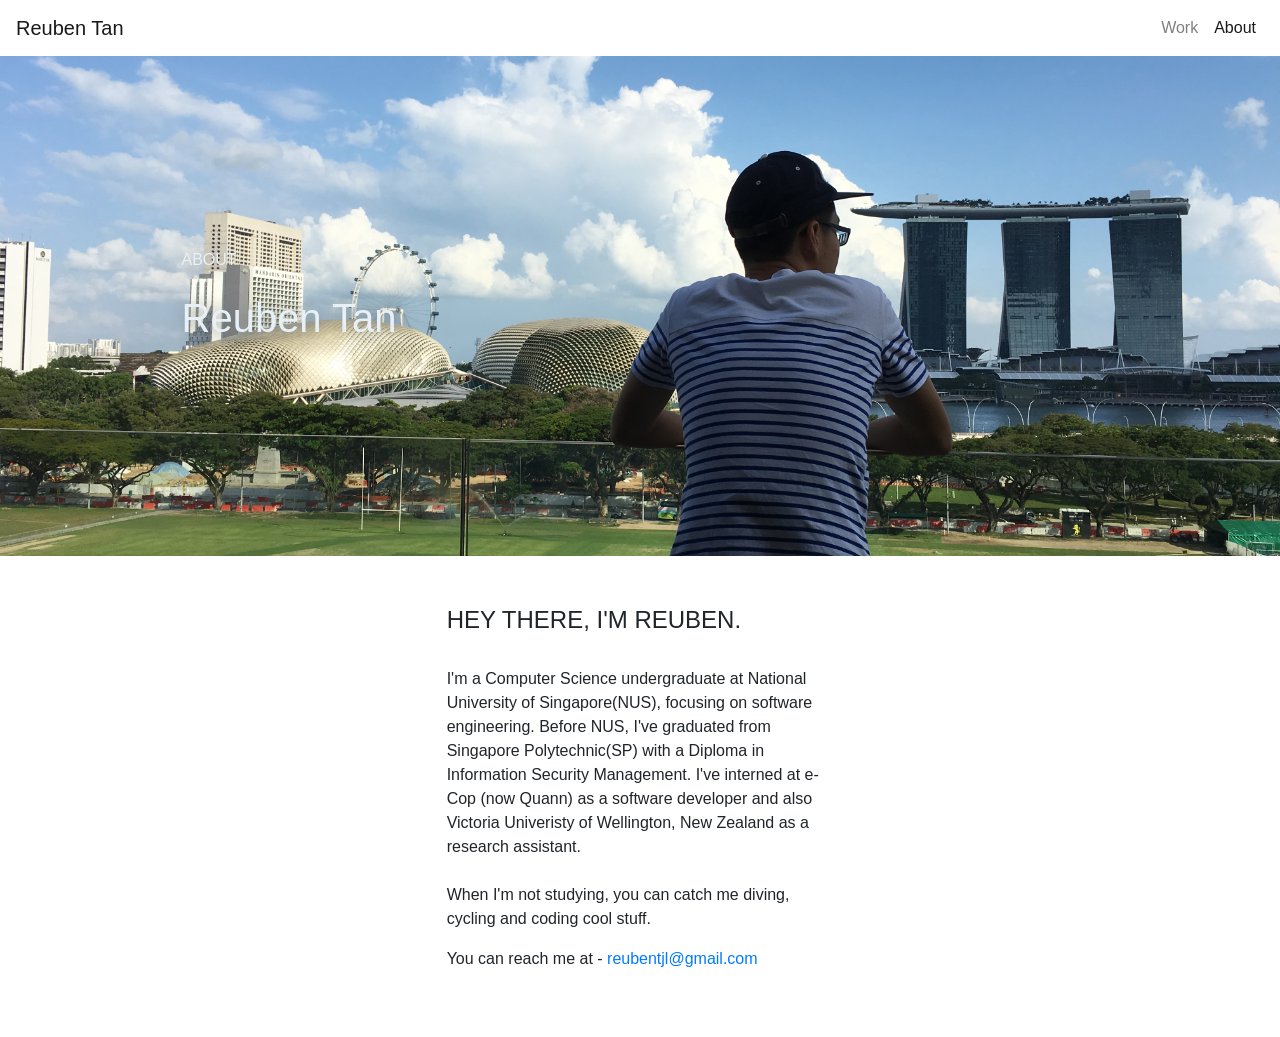
==== about.html @ 9882ff63 "Add about and update navbar links" ====
<!doctype html>
<html lang="en">
<head>
    <!-- Required meta tags -->
    <meta charset="utf-8">
    <meta name="viewport" content="width=device-width, initial-scale=1, shrink-to-fit=no">

    <!-- Bootstrap CSS -->
    <link rel="stylesheet" href="https://stackpath.bootstrapcdn.com/bootstrap/4.1.3/css/bootstrap.min.css" integrity="sha384-MCw98/SFnGE8fJT3GXwEOngsV7Zt27NXFoaoApmYm81iuXoPkFOJwJ8ERdknLPMO" crossorigin="anonymous">
    
    <!-- Custom Style -->
    <link rel="stylesheet" type="text/css"  href="style/style.css">

    <title>About - Reuben Tan's Portfolio</title>
</head>
    
<body>
    <!-- Nav bar section -->
    <nav class="navbar navbar-expand-sm navbar-light static-top">
        <a class="navbar-brand" href="#">Reuben Tan</a>
        <button class="navbar-toggler" type="button" data-toggle="collapse" data-target="#navbarResponsive" aria-controls="navbarResponsive" aria-expanded="false" aria-label="Toggle navigation">
            <span class="navbar-toggler-icon"></span>
        </button>
        
        <div class="collapse navbar-collapse" id="navbarResponsive">
            <ul class="navbar-nav ml-auto">
            <li class="nav-item">
                <a class="nav-link" href="index.html">Work</a>
            </li>
            <li class="nav-item active">
                <a class="nav-link" href="#">About
                    <span class="sr-only">(current)</span>
                </a>
            </li>
            </ul>
        </div>
    </nav>
    
    <!-- About Intro Section -->
    <div class="row">
        <div id="aboutIntro" class="col-12 d-flex align-items-center justify-content-center">
            <img src="images/about.jpeg" alt="Reuben Tan">
            <div class="aboutIntro-textbox col-12">
                <span>
                    <p>ABOUT</p>
                    <p class="aboutIntro-name">Reuben Tan</p>
                </span>
            </div>
        </div>
    </div>
    
    <!-- About Description Section -->
    <div class="row">
        <div id="aboutDescription" class="col-lg-4 col-md-6 col-xs-12 offset-lg-4 offset-md-3">
            <h4>HEY THERE, I'M REUBEN.</h4><br/>
            <p>I'm a Computer Science undergraduate at National University of Singapore(NUS), focusing on software engineering. Before NUS, I've graduated from Singapore Polytechnic(SP) with a Diploma in Information Security Management. I've interned at e-Cop (now Quann) as a software developer and also Victoria Univeristy of Wellington, New Zealand as a research assistant.<br/><br/>
            When I'm not studying, you can catch me diving, cycling and coding cool stuff.</p>
            <p>You can reach me at - <a href="mailto:reubentjl@gmail.com">reubentjl@gmail.com</a></p>
        </div>
    </div>

    <!-- Optional JavaScript -->
    <!-- jQuery first, then Popper.js, then Bootstrap JS -->
    <script src="https://code.jquery.com/jquery-3.3.1.slim.min.js" integrity="sha384-q8i/X+965DzO0rT7abK41JStQIAqVgRVzpbzo5smXKp4YfRvH+8abtTE1Pi6jizo" crossorigin="anonymous"></script>
    <script src="https://cdnjs.cloudflare.com/ajax/libs/popper.js/1.14.3/umd/popper.min.js" integrity="sha384-ZMP7rVo3mIykV+2+9J3UJ46jBk0WLaUAdn689aCwoqbBJiSnjAK/l8WvCWPIPm49" crossorigin="anonymous"></script>
    <script src="https://stackpath.bootstrapcdn.com/bootstrap/4.1.3/js/bootstrap.min.js" integrity="sha384-ChfqqxuZUCnJSK3+MXmPNIyE6ZbWh2IMqE241rYiqJxyMiZ6OW/JmZQ5stwEULTy" crossorigin="anonymous"></script>
</body>
</html>
---- style/style.css ----
/*Home page*/
#introduction {
    padding-top: 50px;
    padding-bottom: 50px;
    margin-top: auto;
    margin-bottom: auto;
}

/*Portfolio Listing*/
.portfolio-textbox {
    transition: .5s ease;
    opacity: 0;
    position: absolute;
    top: 50%;
    left: 50%;
    background-color: black;
    transform: translate(-50%, -50%);
    -ms-transform: translate(-50%, -50%);
    text-align: center;
    color: azure;
    font-size: 16px;
    width: 100%;
    height: 100%;
    vertical-align: middle;
}

.portfolio-textbox span {
    position: absolute;
    top: 50%;
    left: 0;
    right: 0;
    transform: translateY(-50%);
}

.portfolio-item img {
    display: block;
    max-height: 500px;
    margin: auto;
    transition: .5s ease;
    backface-visibility: hidden;
}

.portfolio-item:hover .portfolio-textbox {
    opacity: 0.5;
}

/*About Page*/
#aboutIntro {
    display: block;
    max-height: 500px;
    height: 100%;
    overflow: hidden;
}

#aboutIntro img {
    max-width: 100%;
    max-height: 100%;
    height: auto;
}

.aboutIntro-textbox {
    position: absolute;
    top: 50%;
    left: 50%;
    transform: translate(-35%, -50%);
    -ms-transform: translate(-35%, -50%);
    text-align: left;
    width: 100%;
    height: 100%;
    vertical-align: middle;
}

.aboutIntro-textbox span {
    position: absolute;
    top: 50%;
    left: 0;
    right: 0;
    transform: translateY(-50%);
    color: #E8F0F7;
    text-shadow: 2px 2px 20px #6B7072;
}

.aboutIntro-name {
    font-size: 40px;
}

#aboutDescription {
    padding-top: 50px;
    padding-bottom: 50px;
    padding-left: 25px;
    padding-right: 25px;
}

/*Carpark Portfolio*/
.portfolio-details-cover {
    max-height: 500px;
}

.portfolio-details-img {
    display: block;
    margin: auto;
}
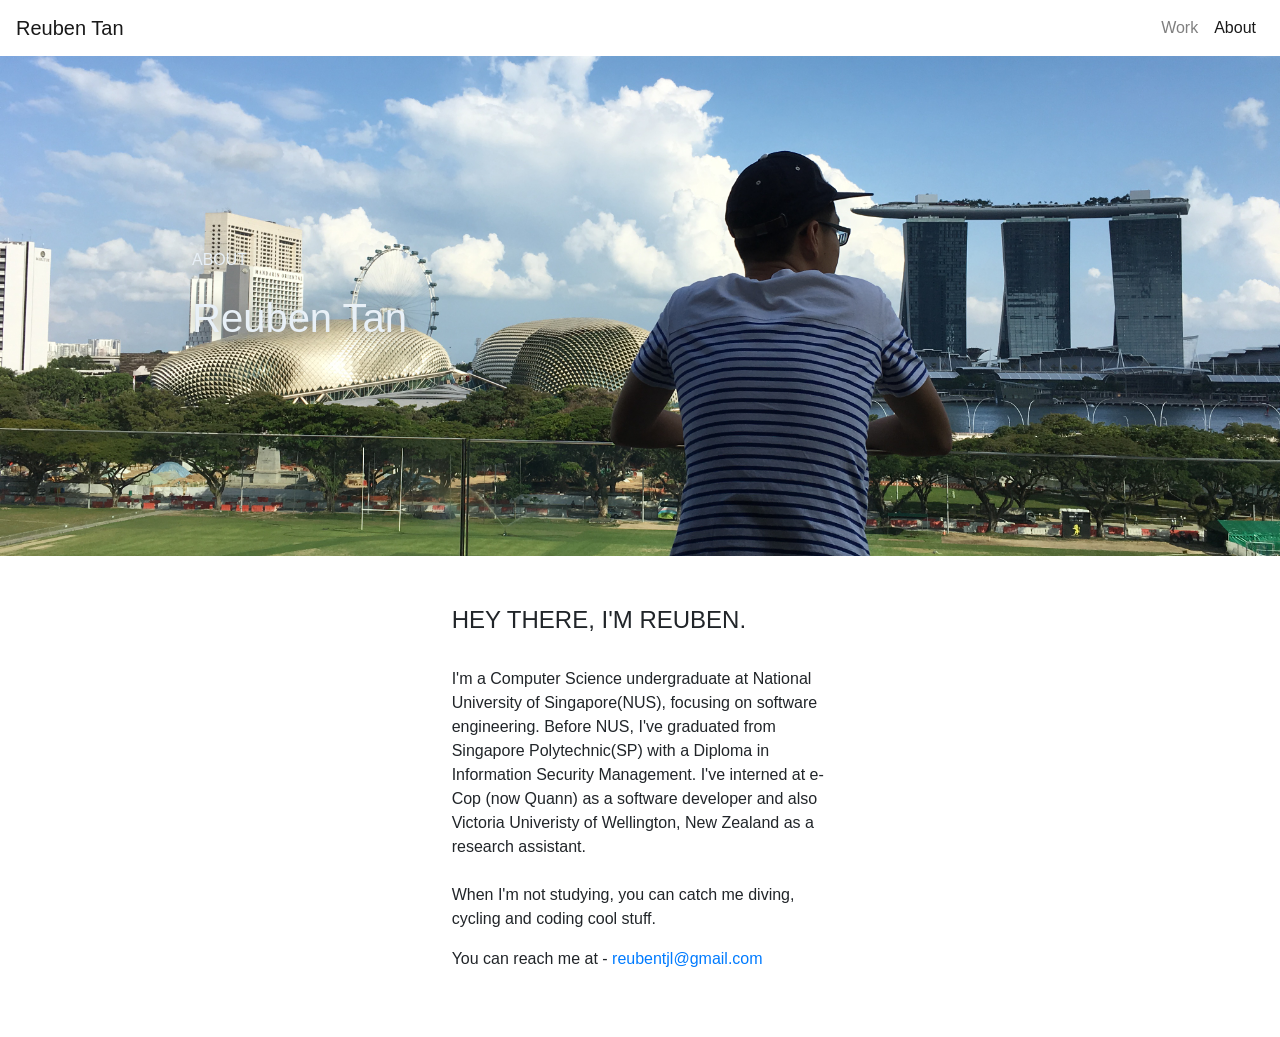
==== commit a90fb1fa: "Fix horizontal scrolling bug for About" ====
--- a/about.html
+++ b/about.html
@@ -36,26 +36,28 @@
         </div>
     </nav>
     
-    <!-- About Intro Section -->
-    <div class="row">
-        <div id="aboutIntro" class="col-12 d-flex align-items-center justify-content-center">
-            <img src="images/about.jpeg" alt="Reuben Tan">
-            <div class="aboutIntro-textbox col-12">
-                <span>
-                    <p>ABOUT</p>
-                    <p class="aboutIntro-name">Reuben Tan</p>
-                </span>
+    <div class="container-fluid">
+        <!-- About Intro Section -->
+        <div class="row">
+            <div id="aboutIntro" class="col-12 d-flex align-items-center justify-content-center pl-0 pr-0">
+                <img src="images/about.jpeg" alt="Reuben Tan">
+                <div class="aboutIntro-textbox col-12">
+                    <span>
+                        <p>ABOUT</p>
+                        <p class="aboutIntro-name">Reuben Tan</p>
+                    </span>
+                </div>
             </div>
         </div>
-    </div>
-    
-    <!-- About Description Section -->
-    <div class="row">
-        <div id="aboutDescription" class="col-lg-4 col-md-6 col-xs-12 offset-lg-4 offset-md-3">
-            <h4>HEY THERE, I'M REUBEN.</h4><br/>
-            <p>I'm a Computer Science undergraduate at National University of Singapore(NUS), focusing on software engineering. Before NUS, I've graduated from Singapore Polytechnic(SP) with a Diploma in Information Security Management. I've interned at e-Cop (now Quann) as a software developer and also Victoria Univeristy of Wellington, New Zealand as a research assistant.<br/><br/>
-            When I'm not studying, you can catch me diving, cycling and coding cool stuff.</p>
-            <p>You can reach me at - <a href="mailto:reubentjl@gmail.com">reubentjl@gmail.com</a></p>
+        
+        <!-- About Description Section -->
+        <div class="row">
+            <div id="aboutDescription" class="col-lg-4 col-md-6 col-xs-12 offset-lg-4 offset-md-3">
+                <h4>HEY THERE, I'M REUBEN.</h4><br/>
+                <p>I'm a Computer Science undergraduate at National University of Singapore(NUS), focusing on software engineering. Before NUS, I've graduated from Singapore Polytechnic(SP) with a Diploma in Information Security Management. I've interned at e-Cop (now Quann) as a software developer and also Victoria Univeristy of Wellington, New Zealand as a research assistant.<br/><br/>
+                When I'm not studying, you can catch me diving, cycling and coding cool stuff.</p>
+                <p>You can reach me at - <a href="mailto:reubentjl@gmail.com">reubentjl@gmail.com</a></p>
+            </div>
         </div>
     </div>
 
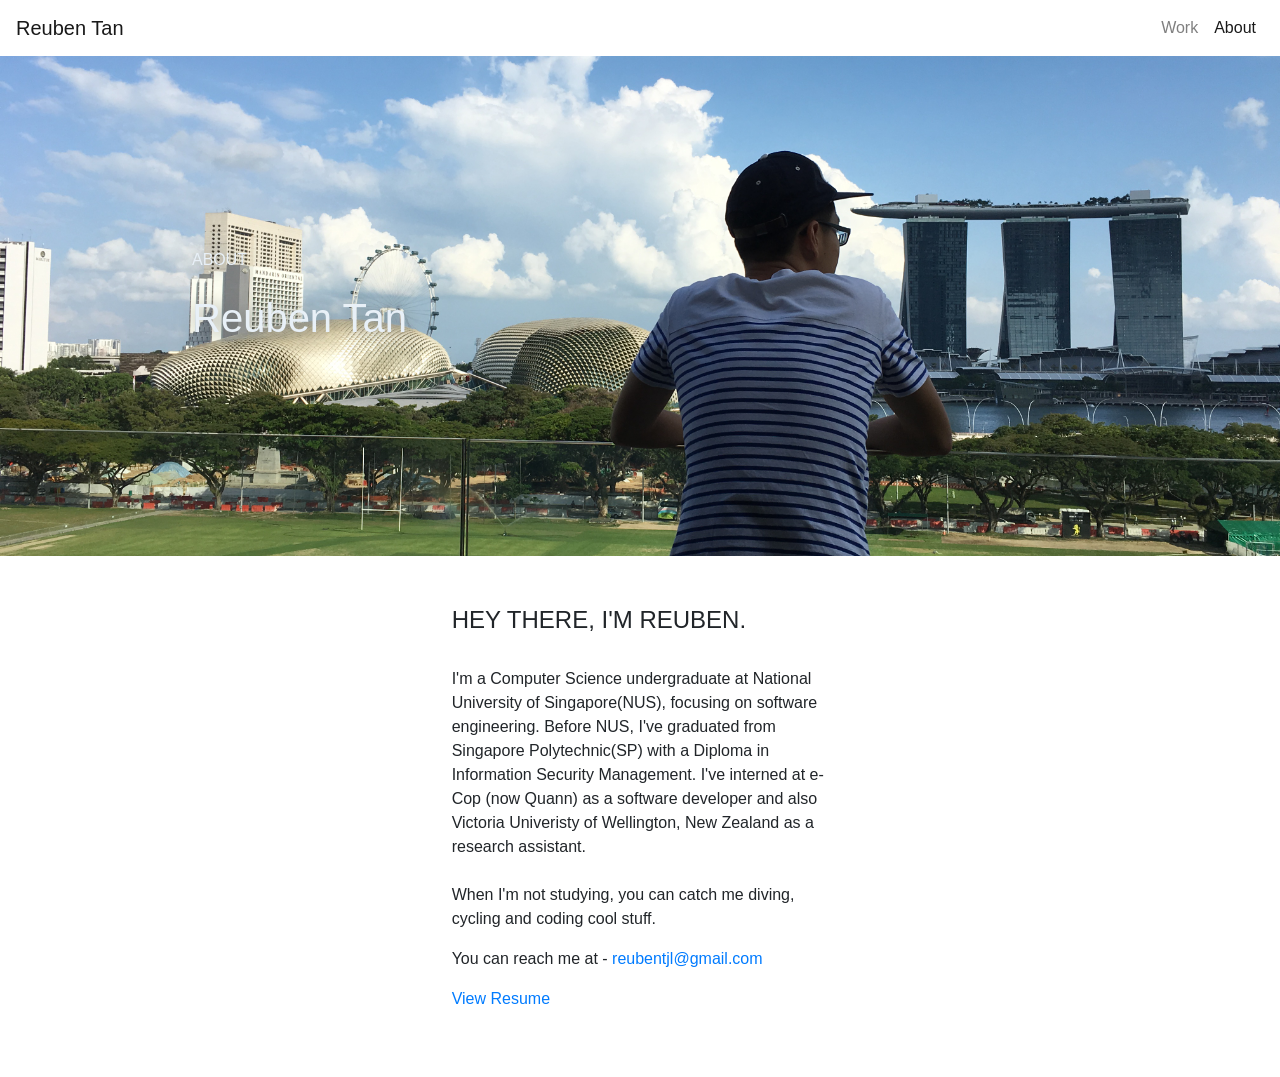
==== commit 2a74ec1e: "Add resume for about page" ====
--- a/about.html
+++ b/about.html
@@ -17,7 +17,7 @@
 <body>
     <!-- Nav bar section -->
     <nav class="navbar navbar-expand-sm navbar-light static-top">
-        <a class="navbar-brand" href="#">Reuben Tan</a>
+        <a class="navbar-brand" href="index.html">Reuben Tan</a>
         <button class="navbar-toggler" type="button" data-toggle="collapse" data-target="#navbarResponsive" aria-controls="navbarResponsive" aria-expanded="false" aria-label="Toggle navigation">
             <span class="navbar-toggler-icon"></span>
         </button>
@@ -57,6 +57,7 @@
                 <p>I'm a Computer Science undergraduate at National University of Singapore(NUS), focusing on software engineering. Before NUS, I've graduated from Singapore Polytechnic(SP) with a Diploma in Information Security Management. I've interned at e-Cop (now Quann) as a software developer and also Victoria Univeristy of Wellington, New Zealand as a research assistant.<br/><br/>
                 When I'm not studying, you can catch me diving, cycling and coding cool stuff.</p>
                 <p>You can reach me at - <a href="mailto:reubentjl@gmail.com">reubentjl@gmail.com</a></p>
+                <p><a href="Reuben%20Tan%20Resume.pdf">View Resume</a></p>
             </div>
         </div>
     </div>
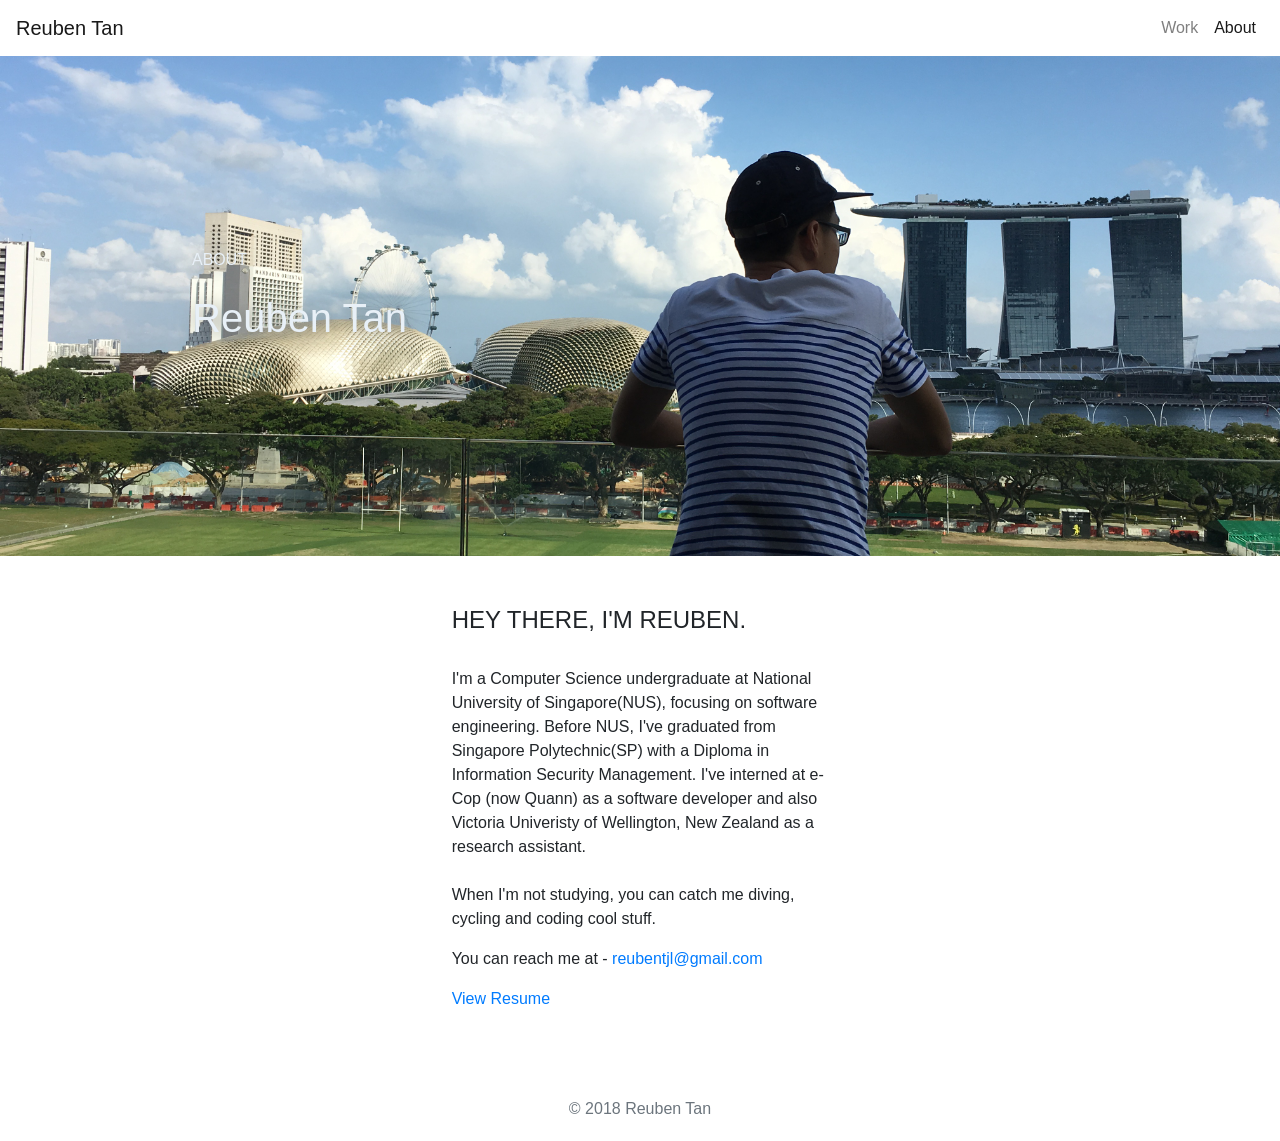
==== commit 8e55e687: "Add footer for index, carpark and about" ====
--- a/about.html
+++ b/about.html
@@ -61,6 +61,13 @@
             </div>
         </div>
     </div>
+    
+    <!-- Footer -->
+    <footer class="footer navbar-light">
+      <div id="footer" class="container text-center">
+        <span class="text-muted">© 2018 Reuben Tan</span>
+      </div>
+    </footer>
 
     <!-- Optional JavaScript -->
     <!-- jQuery first, then Popper.js, then Bootstrap JS -->
--- a/style/style.css
+++ b/style/style.css
@@ -1,3 +1,9 @@
+/* Footer */
+#footer {
+    padding-top: 20px;
+    padding-bottom: 20px;
+}
+
 /*Home page*/
 #introduction {
     padding-top: 50px;
